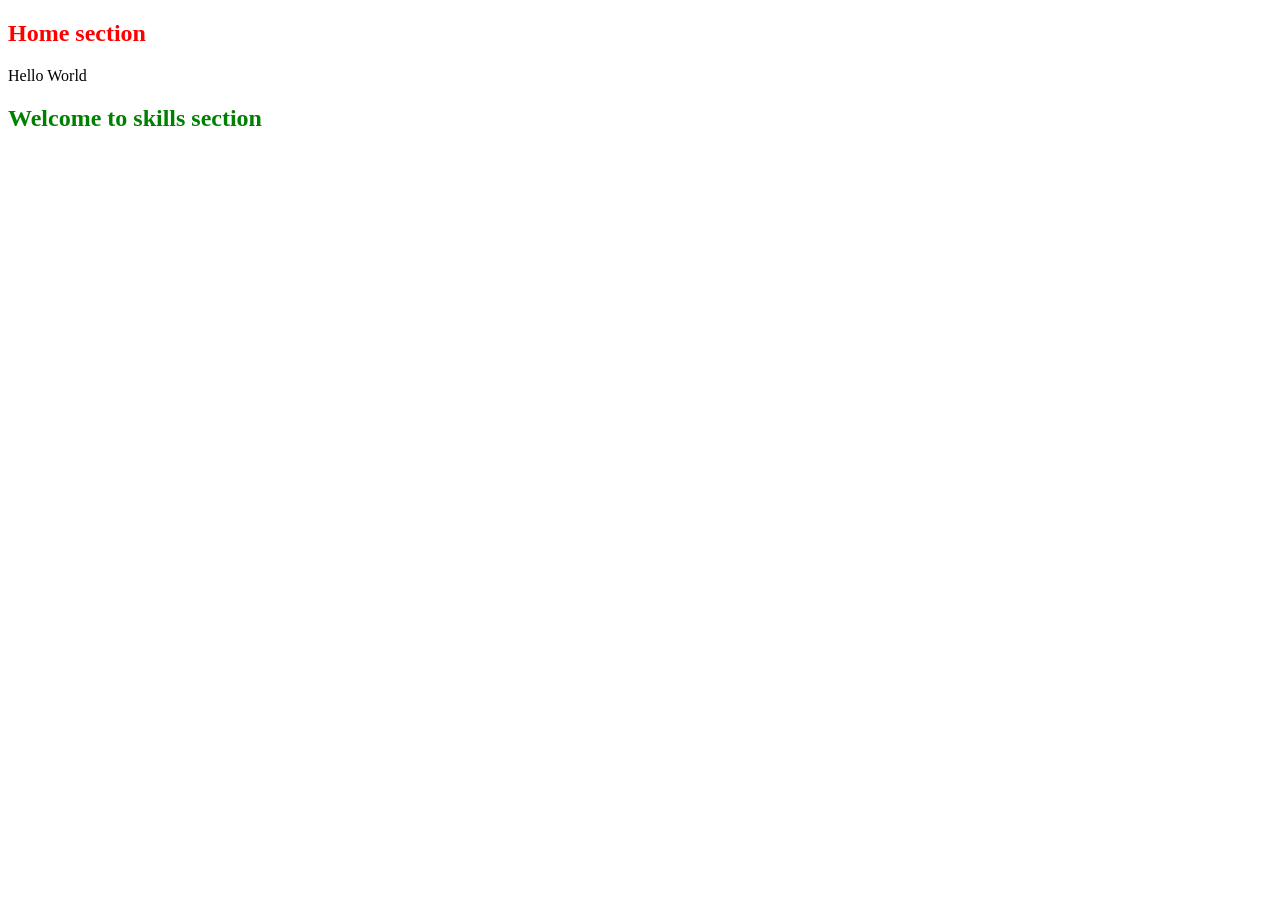
==== frontend/src/index.html @ 58e24bdf "feat: init structure + loading" ====
<!DOCTYPE html>
<html lang="en">
    <head>
        <meta charset="UTF-8">
        <meta name="viewport" content="width=device-width, initial-scale=1.0">
        <title>Virtual Portfolio</title>
        <link rel="stylesheet" href="styles.css">
    </head>
    <body>
        <section id="home" data-component="app/components/pages/home/home.component.html"></section>
        <section id="skills" data-component="app/components/pages/skills/skills.component.html"></section>
        
        <script type="module" src="script.js"></script>
    </body>
</html>
---- frontend/src/styles.css ----
@import url("app/components/pages/home/home.component.css");
@import url("app/components/pages/skills/skills.component.css");

html {
    scrollbar-width: none;
    scroll-behavior: smooth;
    cursor: context-menu;
    user-select: none;
    -webkit-user-select: none;
    -ms-user-select: none;
    -moz-user-select: none;
}
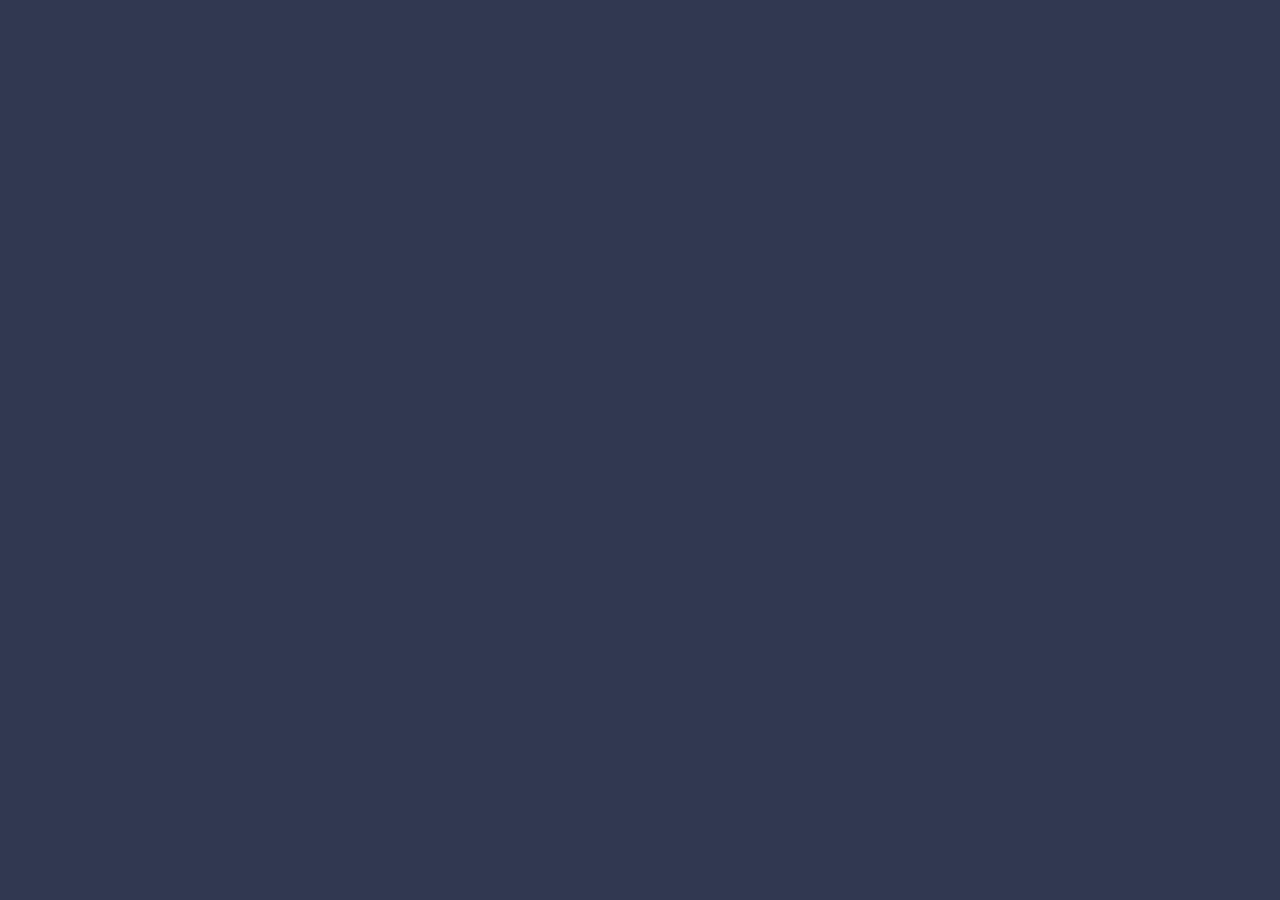
==== commit 12854992: "refactor: contact + small changes" ====
--- a/frontend/src/index.html
+++ b/frontend/src/index.html
@@ -3,12 +3,15 @@
     <head>
         <meta charset="UTF-8">
         <meta name="viewport" content="width=device-width, initial-scale=1.0">
-        <title>Virtual Portfolio</title>
+        <title>Magic Portfolio</title>
         <link rel="stylesheet" href="styles.css">
     </head>
     <body>
         <section id="home" data-component="app/components/pages/home/home.component.html"></section>
+        <section id="about" data-component="app/components/pages/about/about.component.html"></section>
         <section id="skills" data-component="app/components/pages/skills/skills.component.html"></section>
+        <section id="experience" data-component="app/components/pages/experience/experience.component.html"></section>
+        <section id="contact" data-component="app/components/pages/contact/contact.component.html"></section>
         
         <script type="module" src="script.js"></script>
     </body>
--- a/frontend/src/styles.css
+++ b/frontend/src/styles.css
@@ -1,5 +1,15 @@
+@import url("stylesheets/media.css");
+@import url("stylesheets/icons.css");
 @import url("app/components/pages/home/home.component.css");
+@import url("app/components/pages/about/about.component.css");
 @import url("app/components/pages/skills/skills.component.css");
+@import url("app/components/pages/experience/experience.component.css");
+@import url("app/components/pages/contact/contact.component.css");
+
+
+:root {
+    --theme-body-text: #C2CBD3;
+}
 
 html {
     scrollbar-width: none;
@@ -9,4 +19,40 @@
     -webkit-user-select: none;
     -ms-user-select: none;
     -moz-user-select: none;
+}
+
+body {
+    margin: 0;
+    padding: 0;
+    background-color: #313851;
+    color: var(--theme-body-text);
+
+    font-family: "Roboto", sans-serif;
+    font-optical-sizing: auto;
+    font-style: normal;
+    font-variation-settings: "wdth" 100;
+}
+
+section,
+div {
+    display: flex;
+}
+
+.primary-header {
+    background: linear-gradient(61deg,rgba(32, 140, 248, 1) 27%, rgba(235, 235, 235, 1) 100%);
+    -webkit-background-clip: text;
+    -webkit-text-fill-color: transparent;
+    background-clip: text;
+}
+
+.section-header {
+    font-size: clamp(35px, 8vw, 80px);
+    font-weight: 300;
+    text-align: center;
+    width: 100%;
+}
+
+.section-wrapper {
+    width: 100vw;
+    flex-direction: column;
 }
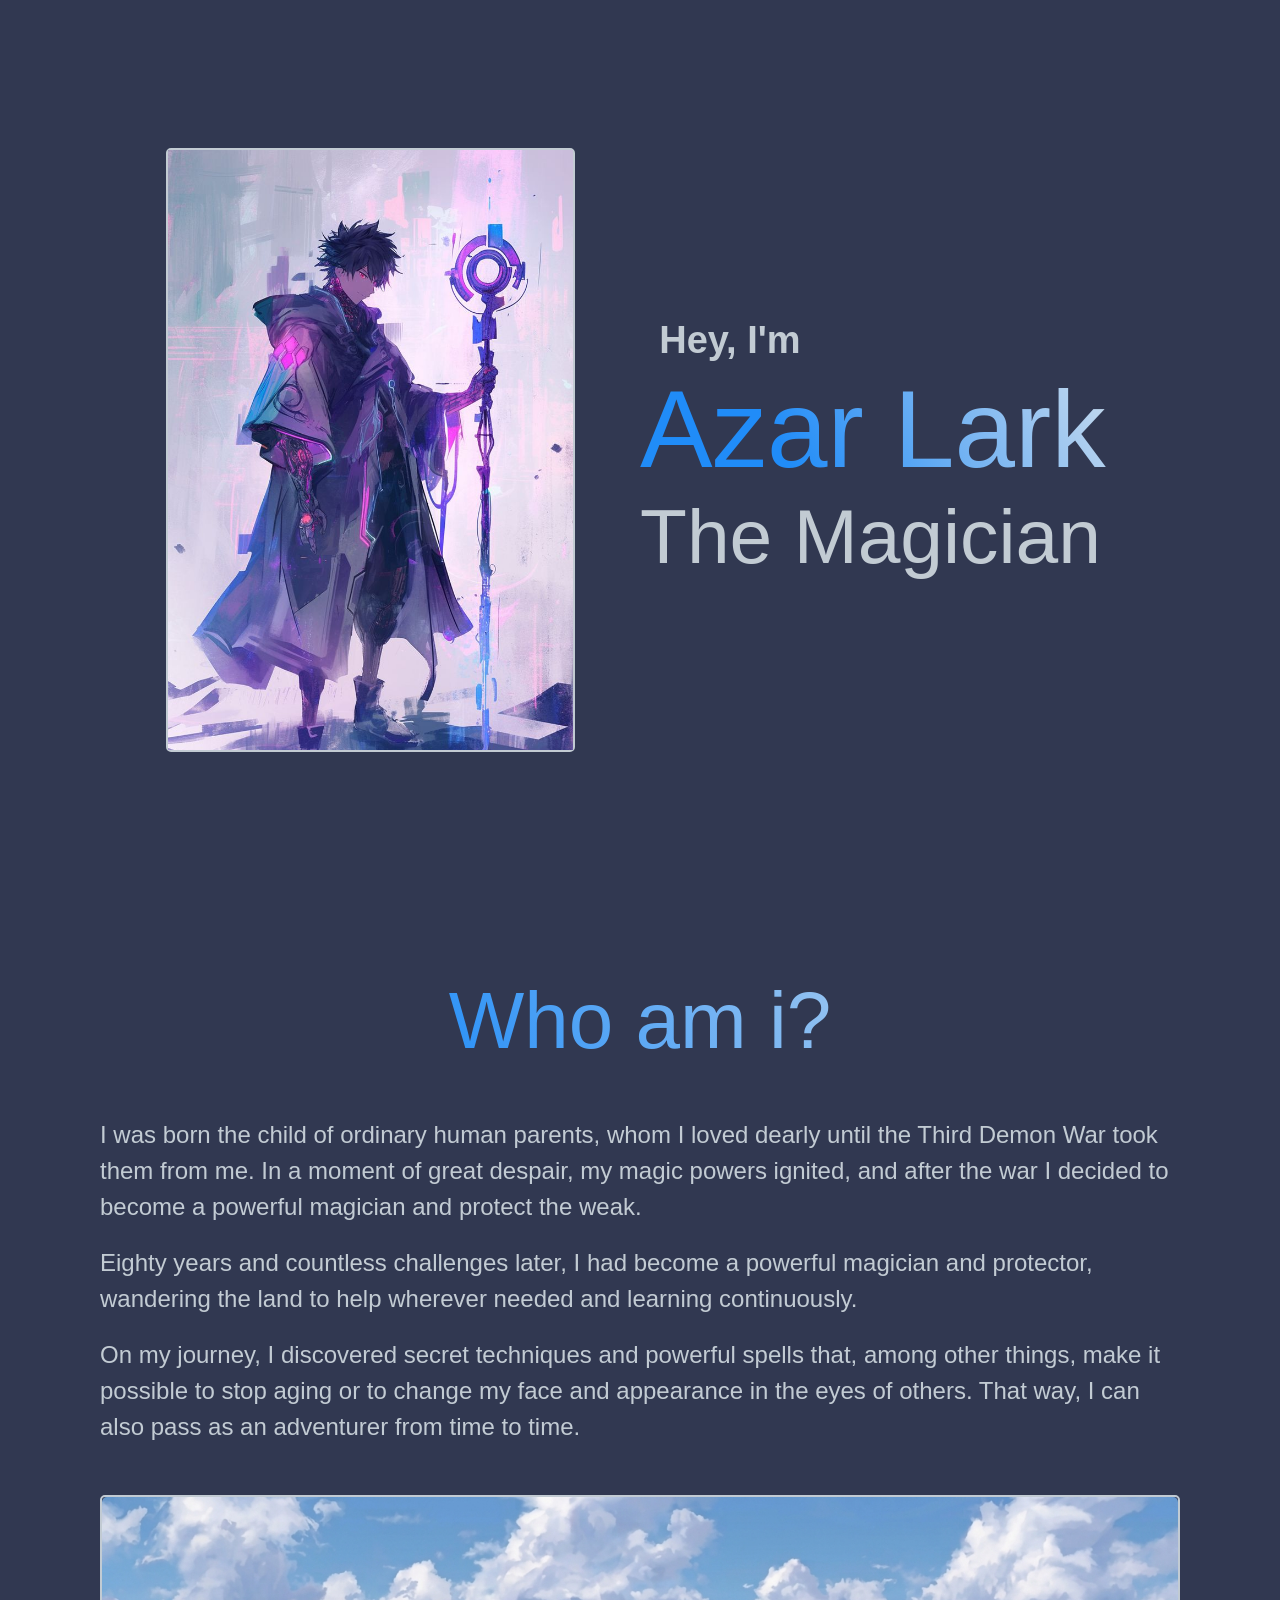
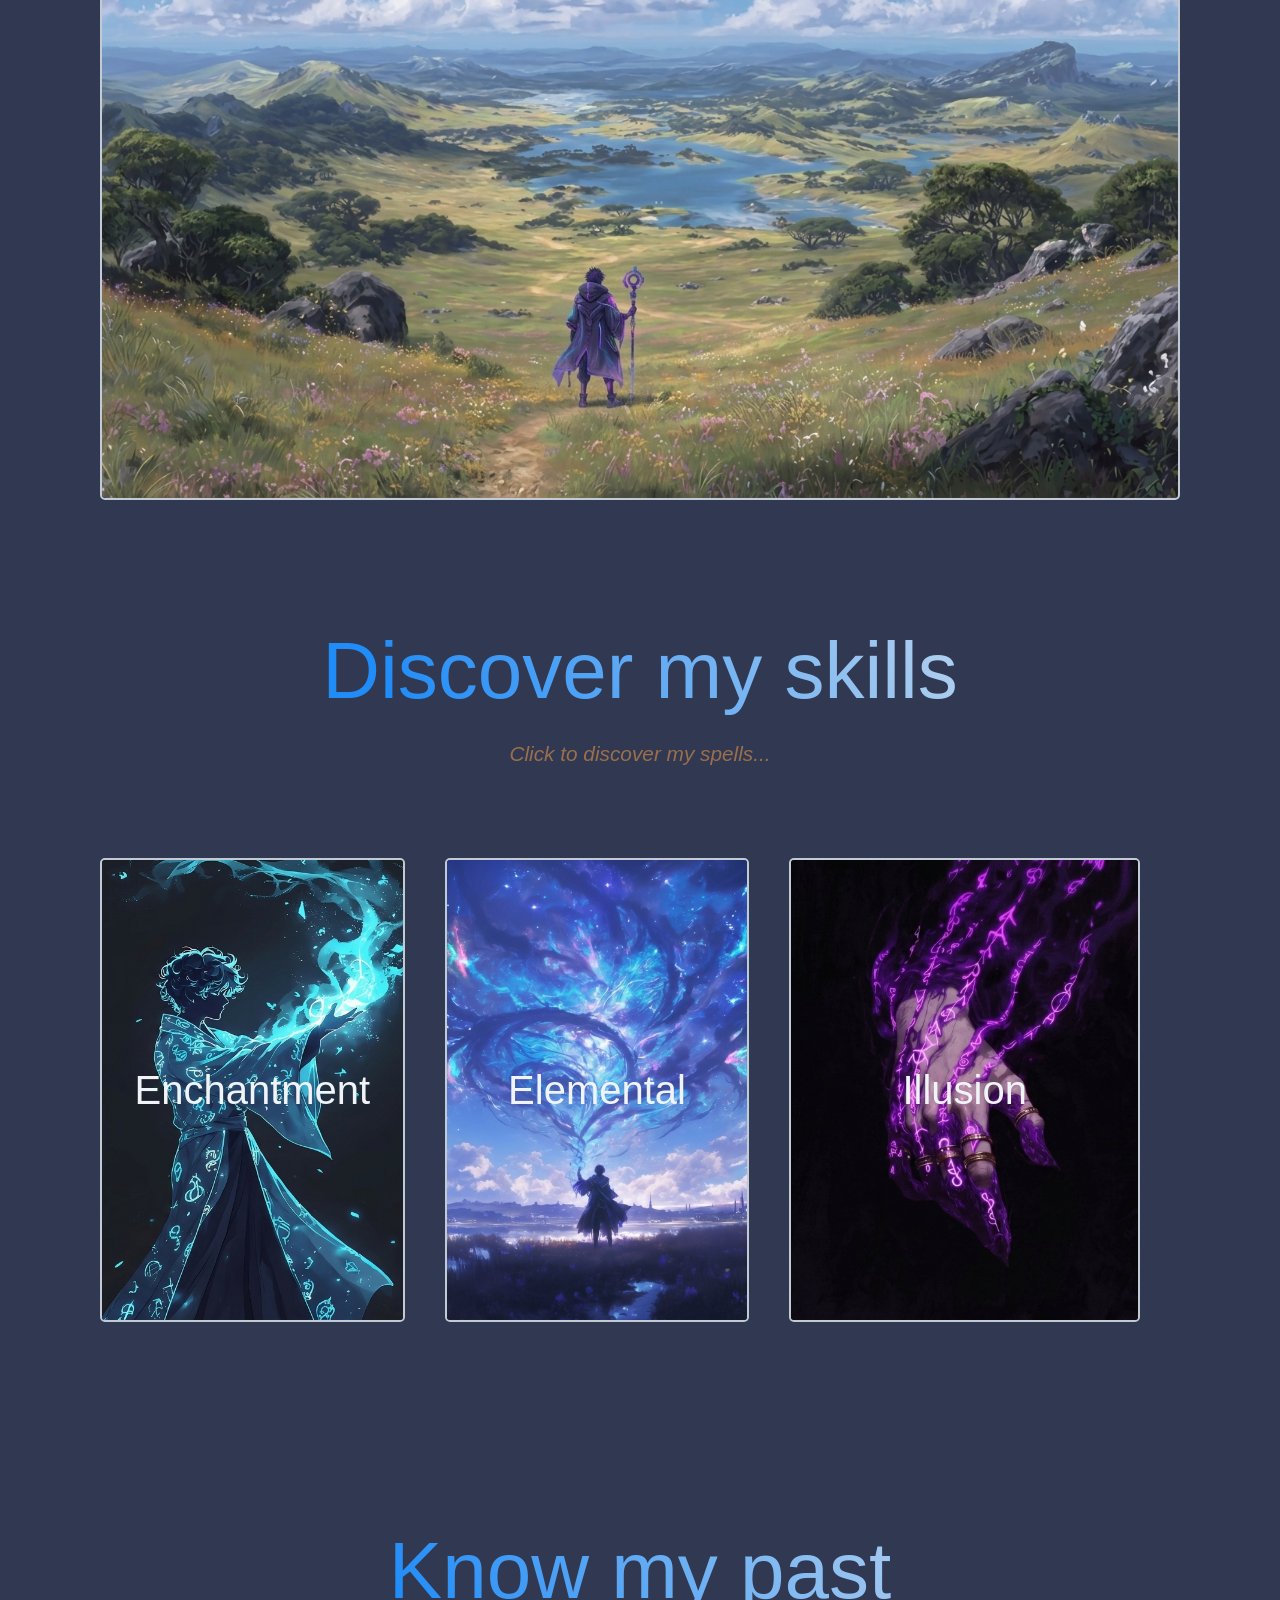
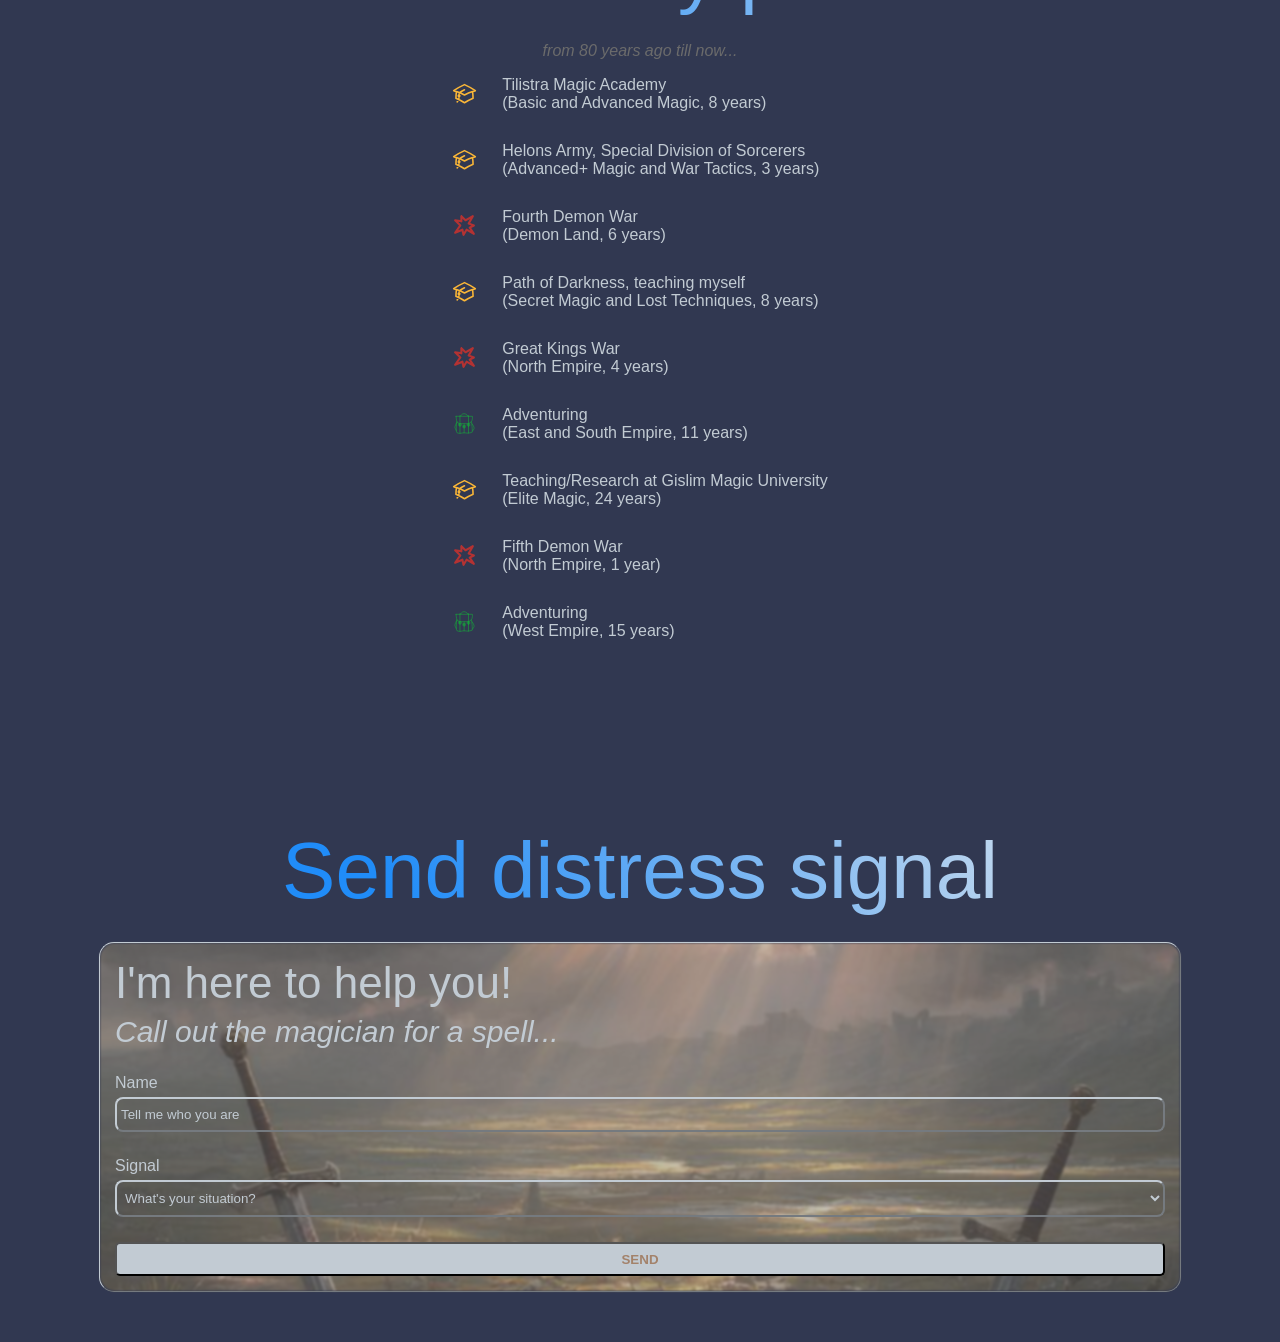
==== commit a31674ed: "style: responsive design about + skills, favicon" ====
--- a/frontend/src/index.html
+++ b/frontend/src/index.html
@@ -3,6 +3,7 @@
     <head>
         <meta charset="UTF-8">
         <meta name="viewport" content="width=device-width, initial-scale=1.0">
+        <link rel="icon" href="assets/favicon.ico">
         <title>Magic Portfolio</title>
         <link rel="stylesheet" href="styles.css">
     </head>
--- a/frontend/src/styles.css
+++ b/frontend/src/styles.css
@@ -1,14 +1,25 @@
+/* special stylesheets */
 @import url("stylesheets/media.css");
 @import url("stylesheets/icons.css");
+
+/* page component stylesheets */
 @import url("app/components/pages/home/home.component.css");
 @import url("app/components/pages/about/about.component.css");
 @import url("app/components/pages/skills/skills.component.css");
 @import url("app/components/pages/experience/experience.component.css");
 @import url("app/components/pages/contact/contact.component.css");
 
+/* common component stylesheets */
+@import url("app/components/common/animation/healing/healing.component.css");
+@import url("app/components/common/animation/portal/portal.component.css");
+@import url("app/components/common/animation/destruction/destruction.component.css");
+@import url("app/components/common/modal/skill-list/skill-list.component.css");
+
 
 :root {
     --theme-body-text: #C2CBD3;
+    --theme-primary: #ffbb00;
+    --theme-secondary: #996f4e;
 }
 
 html {
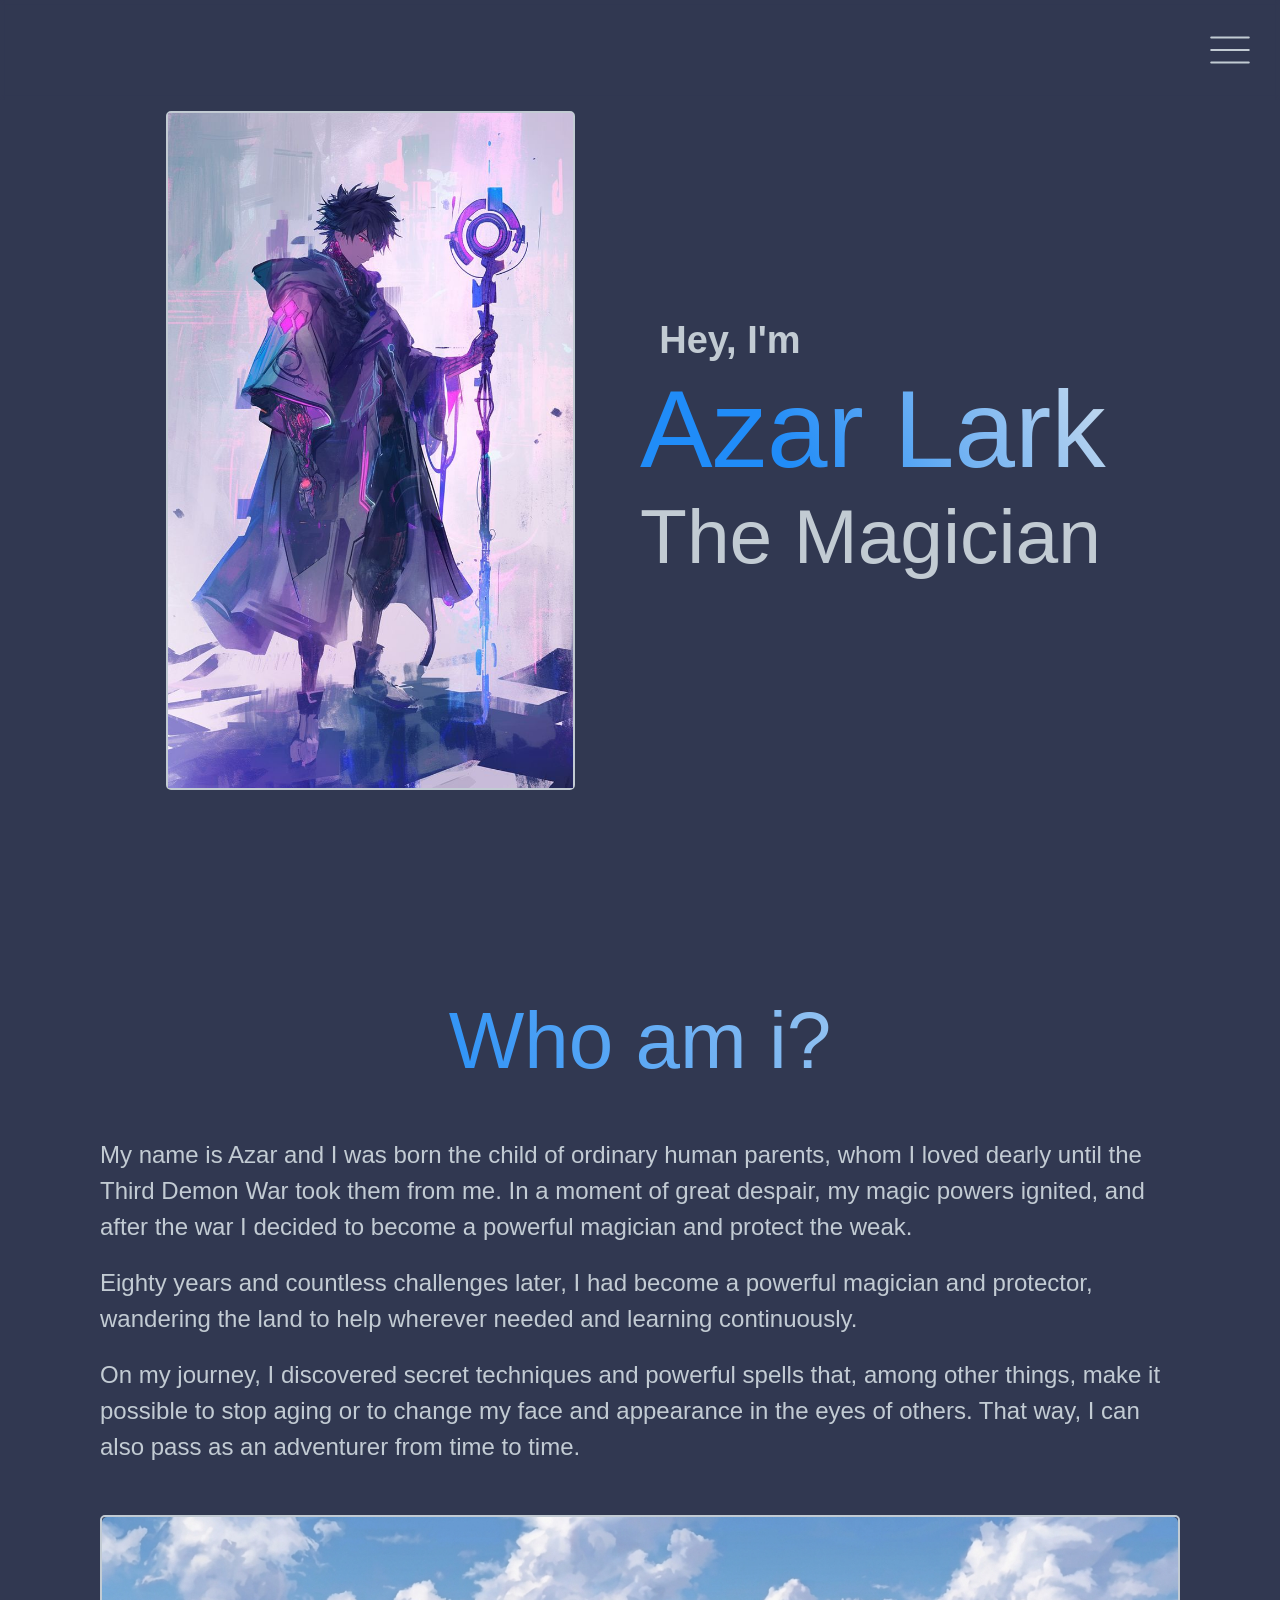
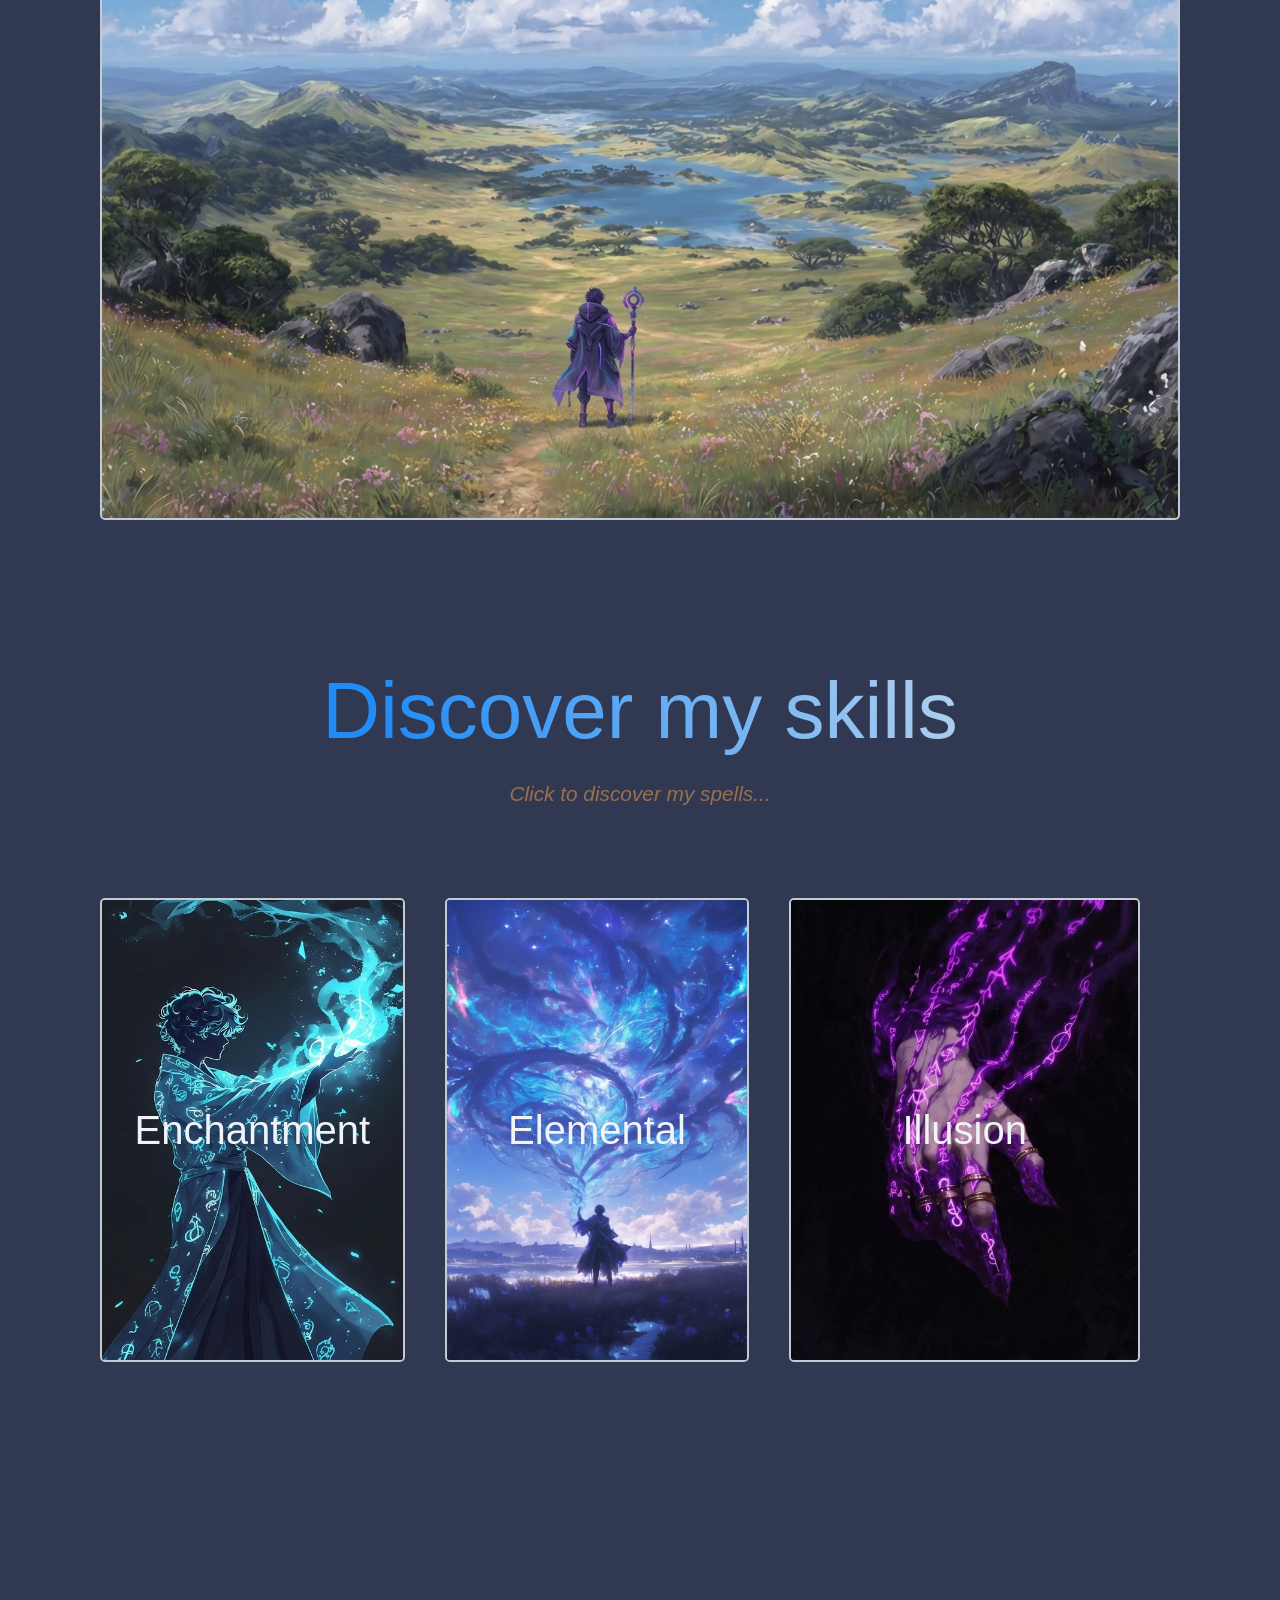
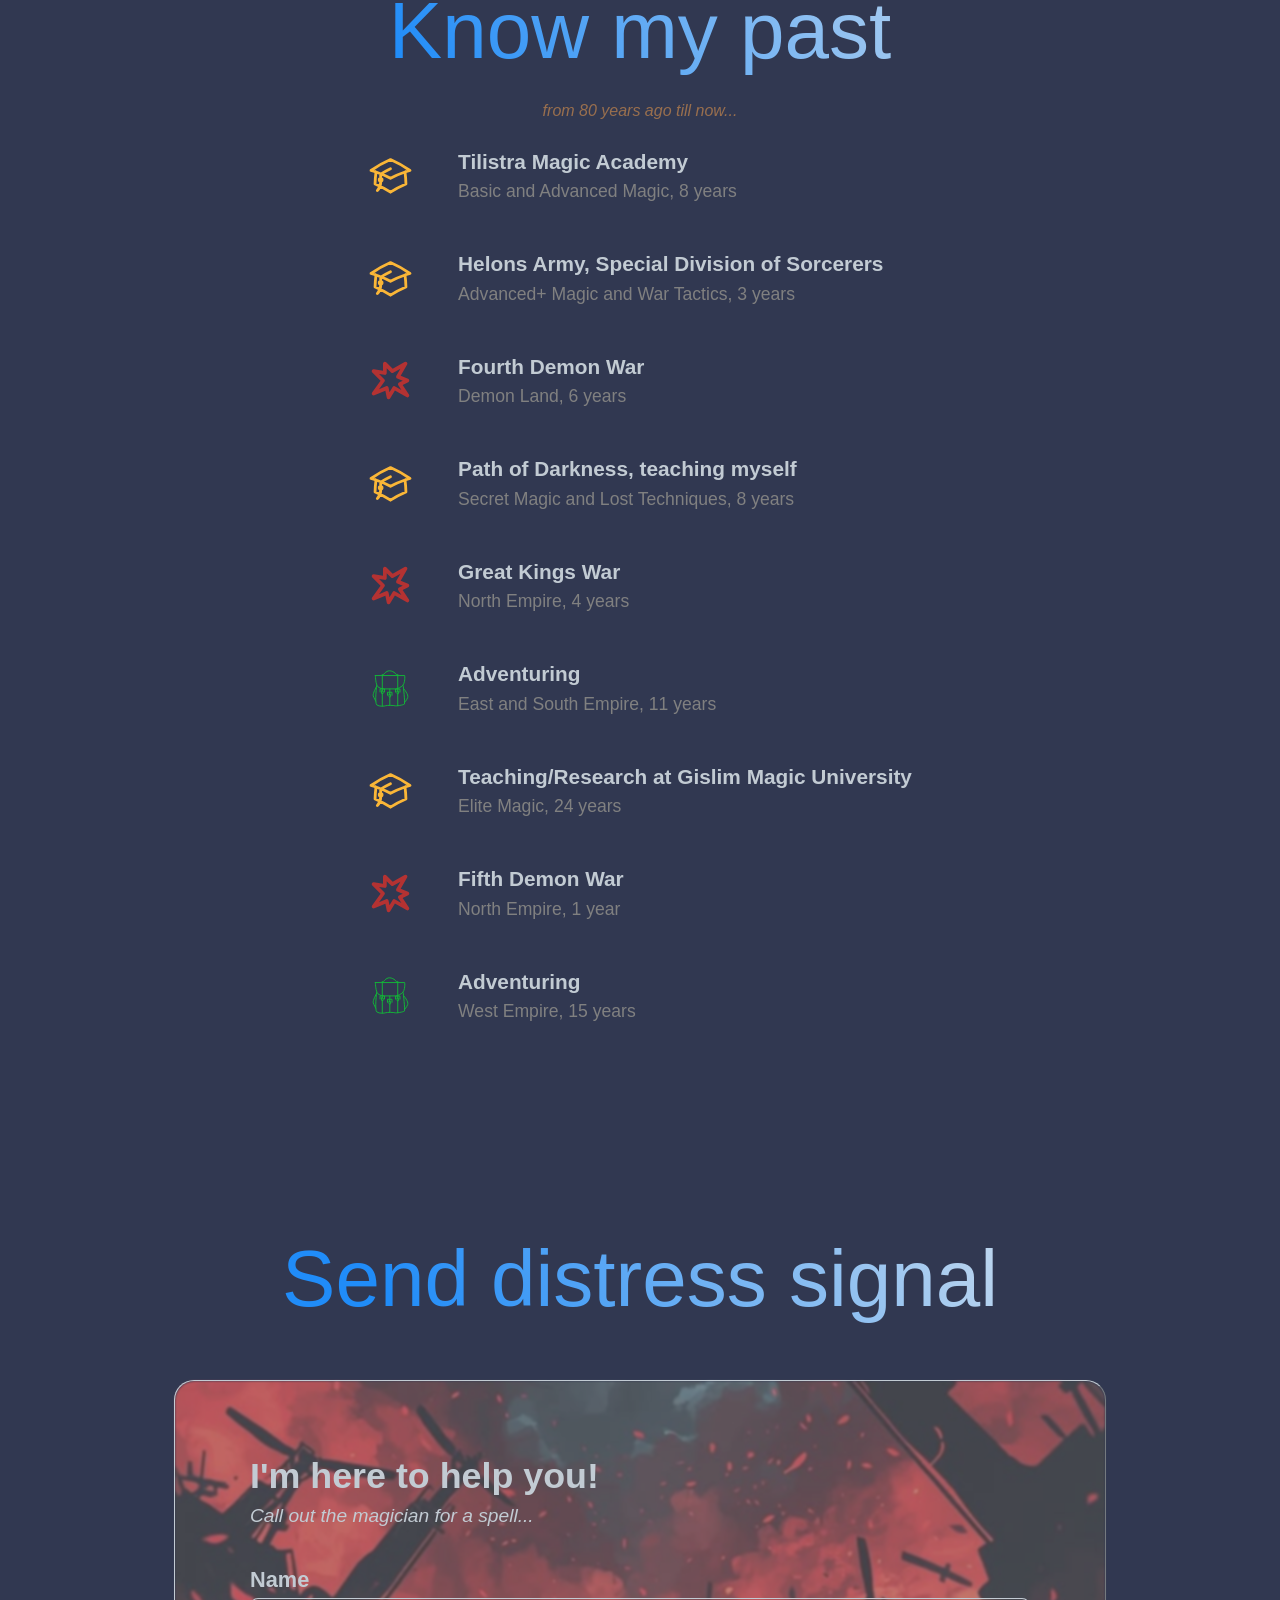
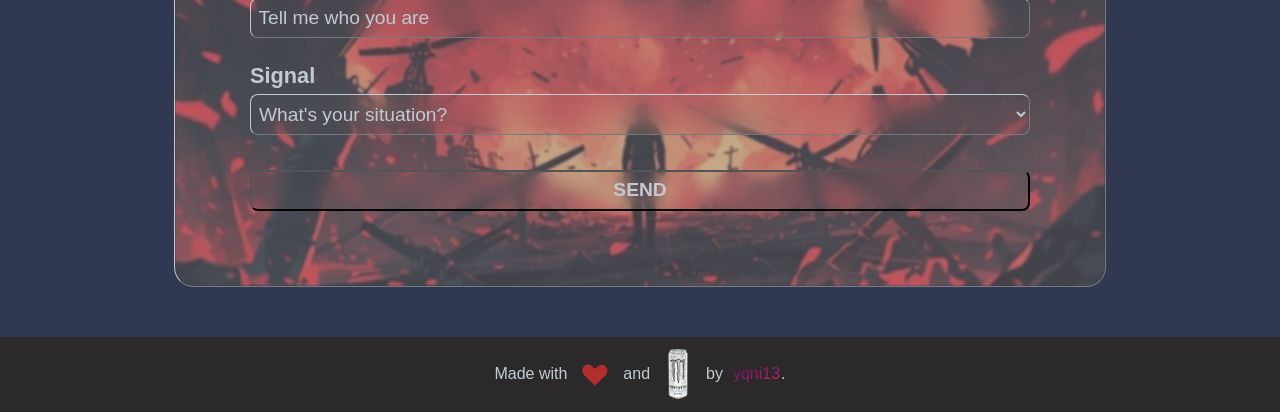
==== commit c7de0a43: "feat: nav, footer, responsive design" ====
--- a/frontend/src/index.html
+++ b/frontend/src/index.html
@@ -8,11 +8,13 @@
         <link rel="stylesheet" href="styles.css">
     </head>
     <body>
+        <nav id="nav" data-component="app/components/common/nav/nav.component.html"></nav>
         <section id="home" data-component="app/components/pages/home/home.component.html"></section>
         <section id="about" data-component="app/components/pages/about/about.component.html"></section>
         <section id="skills" data-component="app/components/pages/skills/skills.component.html"></section>
         <section id="experience" data-component="app/components/pages/experience/experience.component.html"></section>
         <section id="contact" data-component="app/components/pages/contact/contact.component.html"></section>
+        <footer id="footer" data-component="app/components/common/footer/footer.component.html"></footer>
         
         <script type="module" src="script.js"></script>
     </body>
--- a/frontend/src/styles.css
+++ b/frontend/src/styles.css
@@ -10,16 +10,19 @@
 @import url("app/components/pages/contact/contact.component.css");
 
 /* common component stylesheets */
+@import url("app/components/common/nav/nav.component.css");
 @import url("app/components/common/animation/healing/healing.component.css");
 @import url("app/components/common/animation/portal/portal.component.css");
 @import url("app/components/common/animation/destruction/destruction.component.css");
 @import url("app/components/common/modal/skill-list/skill-list.component.css");
+@import url("app/components/common/footer/footer.component.css");
 
 
 :root {
     --theme-body-text: #C2CBD3;
     --theme-primary: #ffbb00;
     --theme-secondary: #996f4e;
+    --theme-grey: #808080;
 }
 
 html {
@@ -45,6 +48,7 @@
 }
 
 section,
+header,
 div {
     display: flex;
 }
@@ -57,7 +61,7 @@
 }
 
 .section-header {
-    font-size: clamp(35px, 8vw, 80px);
+    font-size: clamp(28px, 8vw, 80px);
     font-weight: 300;
     text-align: center;
     width: 100%;
@@ -66,4 +70,8 @@
 .section-wrapper {
     width: 100vw;
     flex-direction: column;
+}
+
+footer {
+    height: 75px;
 }
